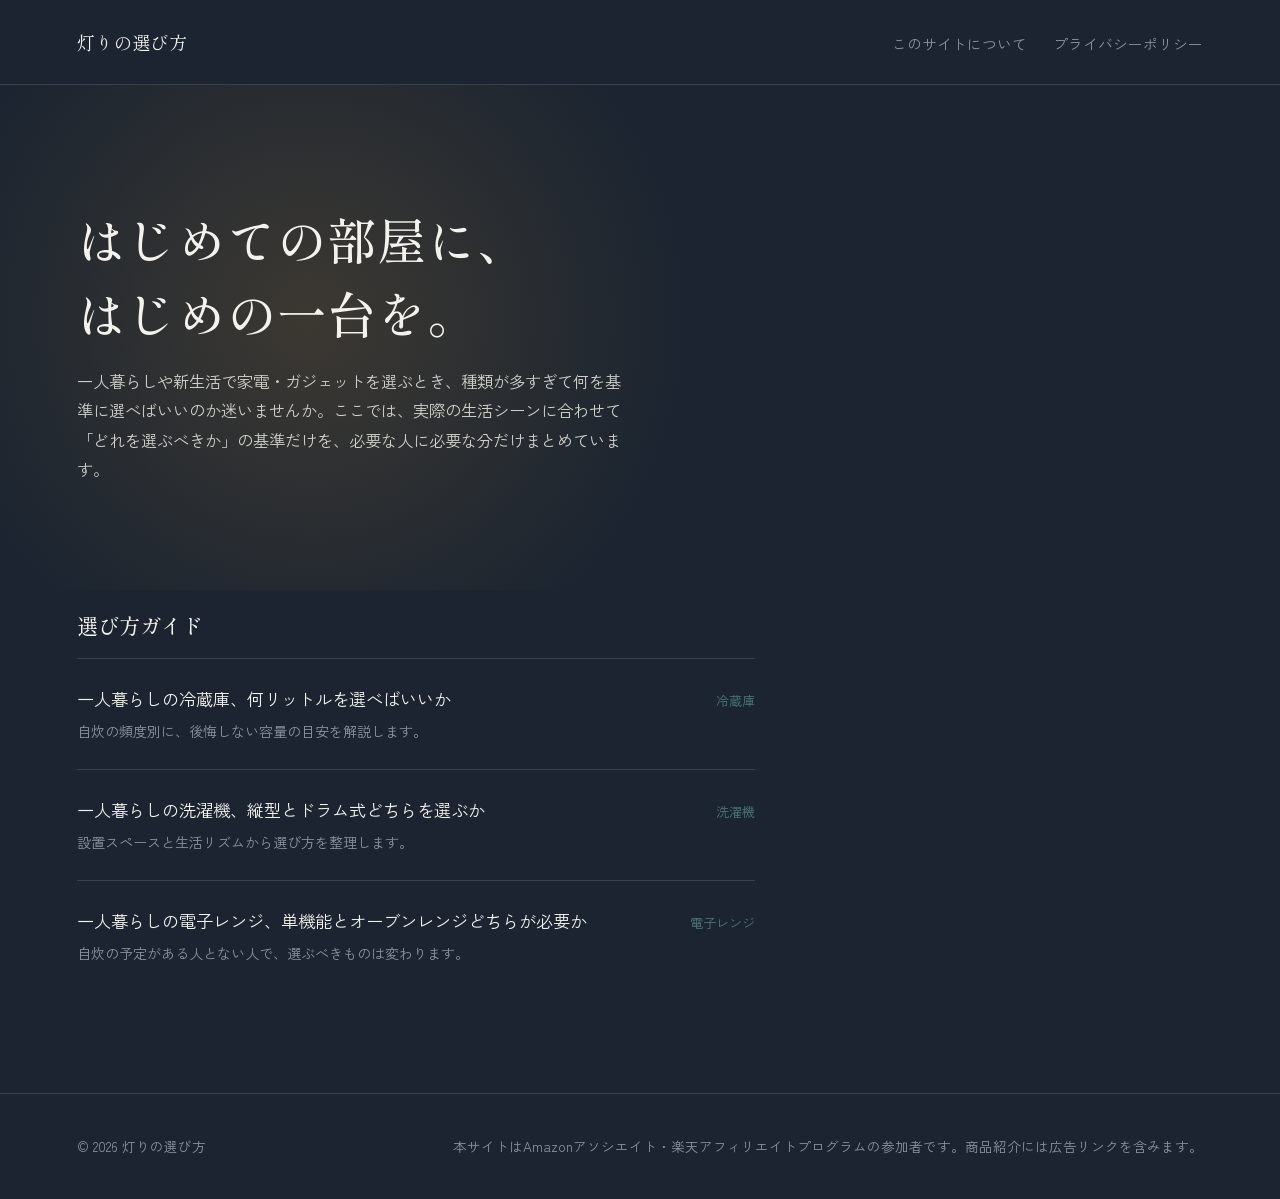
==== index.html @ 5e8d88d3 "Initial commit: hikari-no-erabikata site" ====
<!DOCTYPE html>
<html lang="ja">
<head>
<meta charset="UTF-8">
<meta name="viewport" content="width=device-width, initial-scale=1">
<title>灯りの選び方 | 新生活の家電・ガジェット選びガイド</title>
<meta name="description" content="はじめての一人暮らし・新生活で失敗しない家電とガジェットの選び方を、条件別にわかりやすく紹介しています。">
<link rel="canonical" href="https://example.github.io/">
<link rel="preconnect" href="https://fonts.googleapis.com">
<link href="https://fonts.googleapis.com/css2?family=Shippori+Mincho:wght@500;700&family=Zen+Kaku+Gothic+New:wght@400;500&display=swap" rel="stylesheet">
<link rel="stylesheet" href="style.css">
</head>
<body>

<header class="site-header">
  <div class="logo">灯りの選び方</div>
  <nav>
    <a href="about.html">このサイトについて</a>
    <a href="privacy-policy.html">プライバシーポリシー</a>
  </nav>
</header>

<section class="hero">
  <h1>はじめての部屋に、<br>はじめの一台を。</h1>
  <p>一人暮らしや新生活で家電・ガジェットを選ぶとき、種類が多すぎて何を基準に選べばいいのか迷いませんか。ここでは、実際の生活シーンに合わせて「どれを選ぶべきか」の基準だけを、必要な人に必要な分だけまとめています。</p>
</section>

<section class="article-list">
  <h2>選び方ガイド</h2>
  <div class="article-row">
    <div class="title">
      <a href="articles/refrigerator-guide.html">一人暮らしの冷蔵庫、何リットルを選べばいいか</a>
      <div class="dek">自炊の頻度別に、後悔しない容量の目安を解説します。</div>
    </div>
    <div class="tag">冷蔵庫</div>
  </div>

  <div class="article-row">
    <div class="title">
      <a href="articles/washing-machine-guide.html">一人暮らしの洗濯機、縦型とドラム式どちらを選ぶか</a>
      <div class="dek">設置スペースと生活リズムから選び方を整理します。</div>
    </div>
    <div class="tag">洗濯機</div>
  </div>

  <div class="article-row">
    <div class="title">
      <a href="articles/microwave-guide.html">一人暮らしの電子レンジ、単機能とオーブンレンジどちらが必要か</a>
      <div class="dek">自炊の予定がある人とない人で、選ぶべきものは変わります。</div>
    </div>
    <div class="tag">電子レンジ</div>
  </div>

</section>

<footer class="site-footer">
  <span>&copy; 2026 灯りの選び方</span>
  <span>本サイトはAmazonアソシエイト・楽天アフィリエイトプログラムの参加者です。商品紹介には広告リンクを含みます。</span>
</footer>

</body>
</html>
---- style.css ----
/* ============================================================
   design tokens
   theme: 新生活の灯り - 新しい部屋に灯る、最初のあかり
   ============================================================ */
:root {
  --ink: #1b2430;
  --ink-soft: #262f3d;
  --paper: #f4f2ec;
  --paper-dim: #cfd0c8;
  --amber: #e8a33d;
  --amber-dim: #c98a2c;
  --teal: #4c7a79;
  --grey: #8b93a1;
  --line: rgba(244, 242, 236, 0.14);

  --font-display: "Shippori Mincho", serif;
  --font-body: "Zen Kaku Gothic New", sans-serif;

  --measure: 34em;
}

* { box-sizing: border-box; }

html { scroll-behavior: smooth; }

body {
  margin: 0;
  background: var(--ink);
  color: var(--paper);
  font-family: var(--font-body);
  line-height: 1.8;
  -webkit-font-smoothing: antialiased;
}

a { color: var(--amber); text-decoration: none; }
a:hover { text-decoration: underline; }
a:focus-visible, button:focus-visible { outline: 2px solid var(--amber); outline-offset: 3px; }

img { max-width: 100%; display: block; }

/* ------------------------------------------------------------
   header
   ------------------------------------------------------------ */
.site-header {
  padding: 1.6rem 6vw;
  display: flex;
  align-items: baseline;
  justify-content: space-between;
  border-bottom: 1px solid var(--line);
}
.site-header .logo {
  font-family: var(--font-display);
  font-size: 1.15rem;
  color: var(--paper);
  letter-spacing: 0.02em;
}
.site-header nav a {
  color: var(--grey);
  margin-left: 1.4rem;
  font-size: 0.92rem;
}

/* ------------------------------------------------------------
   hero
   ------------------------------------------------------------ */
.hero {
  position: relative;
  padding: 9vw 6vw 7vw;
  max-width: 46rem;
  overflow: hidden;
}
.hero::before {
  content: "";
  position: absolute;
  top: -30%;
  left: -10%;
  width: 60vw;
  height: 60vw;
  background: radial-gradient(circle, rgba(232,163,61,0.16) 0%, rgba(232,163,61,0) 70%);
  pointer-events: none;
}
.hero h1 {
  position: relative;
  font-family: var(--font-display);
  font-weight: 500;
  font-size: clamp(2rem, 5vw, 3.1rem);
  line-height: 1.5;
  margin: 0 0 1.1rem;
}
.hero p {
  position: relative;
  color: var(--paper-dim);
  max-width: var(--measure);
  font-size: 1.02rem;
}

/* ------------------------------------------------------------
   article list (not numbered - these are not a sequence)
   ------------------------------------------------------------ */
.article-list {
  padding: 0 6vw 8vw;
  max-width: 52rem;
}
.article-list h2 {
  font-family: var(--font-display);
  font-weight: 500;
  font-size: 1.3rem;
  border-bottom: 1px solid var(--line);
  padding-bottom: 0.8rem;
  margin-bottom: 0;
}
.article-row {
  display: flex;
  gap: 1.6rem;
  align-items: baseline;
  justify-content: space-between;
  padding: 1.5rem 0;
  border-bottom: 1px solid var(--line);
}
.article-row:last-child { border-bottom: none; }
.article-row .tag {
  color: var(--teal);
  font-size: 0.82rem;
  white-space: nowrap;
}
.article-row .title {
  flex: 1;
}
.article-row .title a {
  color: var(--paper);
  font-size: 1.08rem;
}
.article-row .title a:hover { color: var(--amber); }
.article-row .dek {
  color: var(--grey);
  font-size: 0.88rem;
  margin-top: 0.35rem;
}

/* ------------------------------------------------------------
   article page
   ------------------------------------------------------------ */
.article {
  max-width: var(--measure);
  padding: 6vw 6vw 10vw;
}
.article .eyebrow {
  color: var(--teal);
  font-size: 0.86rem;
}
.article h1 {
  font-family: var(--font-display);
  font-weight: 500;
  font-size: clamp(1.7rem, 4vw, 2.4rem);
  line-height: 1.5;
  margin: 0.6rem 0 1.6rem;
}
.article p { margin: 0 0 1.3rem; color: var(--paper); }
.article h2 {
  font-family: var(--font-display);
  font-weight: 500;
  font-size: 1.35rem;
  margin: 2.4rem 0 1rem;
  color: var(--paper);
}
.article ul, .article ol { padding-left: 1.3rem; margin: 0 0 1.3rem; }
.article li { margin-bottom: 0.5rem; }

.pick-box {
  background: var(--ink-soft);
  border: 1px solid var(--line);
  border-left: 3px solid var(--amber);
  padding: 1.3rem 1.5rem;
  margin: 1.8rem 0;
}
.pick-box .pick-label {
  color: var(--amber);
  font-size: 0.82rem;
  margin-bottom: 0.4rem;
}
.pick-box a.buy {
  display: inline-block;
  margin-top: 0.6rem;
  color: var(--ink);
  background: var(--amber);
  padding: 0.55rem 1.1rem;
  font-size: 0.9rem;
  border-radius: 2px;
}
.pick-box a.buy:hover { background: var(--amber-dim); text-decoration: none; }

.disclosure {
  color: var(--grey);
  font-size: 0.82rem;
  border-top: 1px solid var(--line);
  padding-top: 1.2rem;
  margin-top: 3rem;
}

/* ------------------------------------------------------------
   footer
   ------------------------------------------------------------ */
.site-footer {
  padding: 2.5rem 6vw;
  border-top: 1px solid var(--line);
  color: var(--grey);
  font-size: 0.85rem;
  display: flex;
  flex-wrap: wrap;
  gap: 0.5rem 1.5rem;
  justify-content: space-between;
}
.site-footer a { color: var(--grey); }
.site-footer a:hover { color: var(--amber); }

@media (max-width: 640px) {
  .site-header { flex-direction: column; align-items: flex-start; gap: 0.5rem; }
  .site-header nav a { margin-left: 0; margin-right: 1.2rem; }
  .article-row { flex-direction: column; gap: 0.3rem; }
}

@media (prefers-reduced-motion: reduce) {
  html { scroll-behavior: auto; }
}
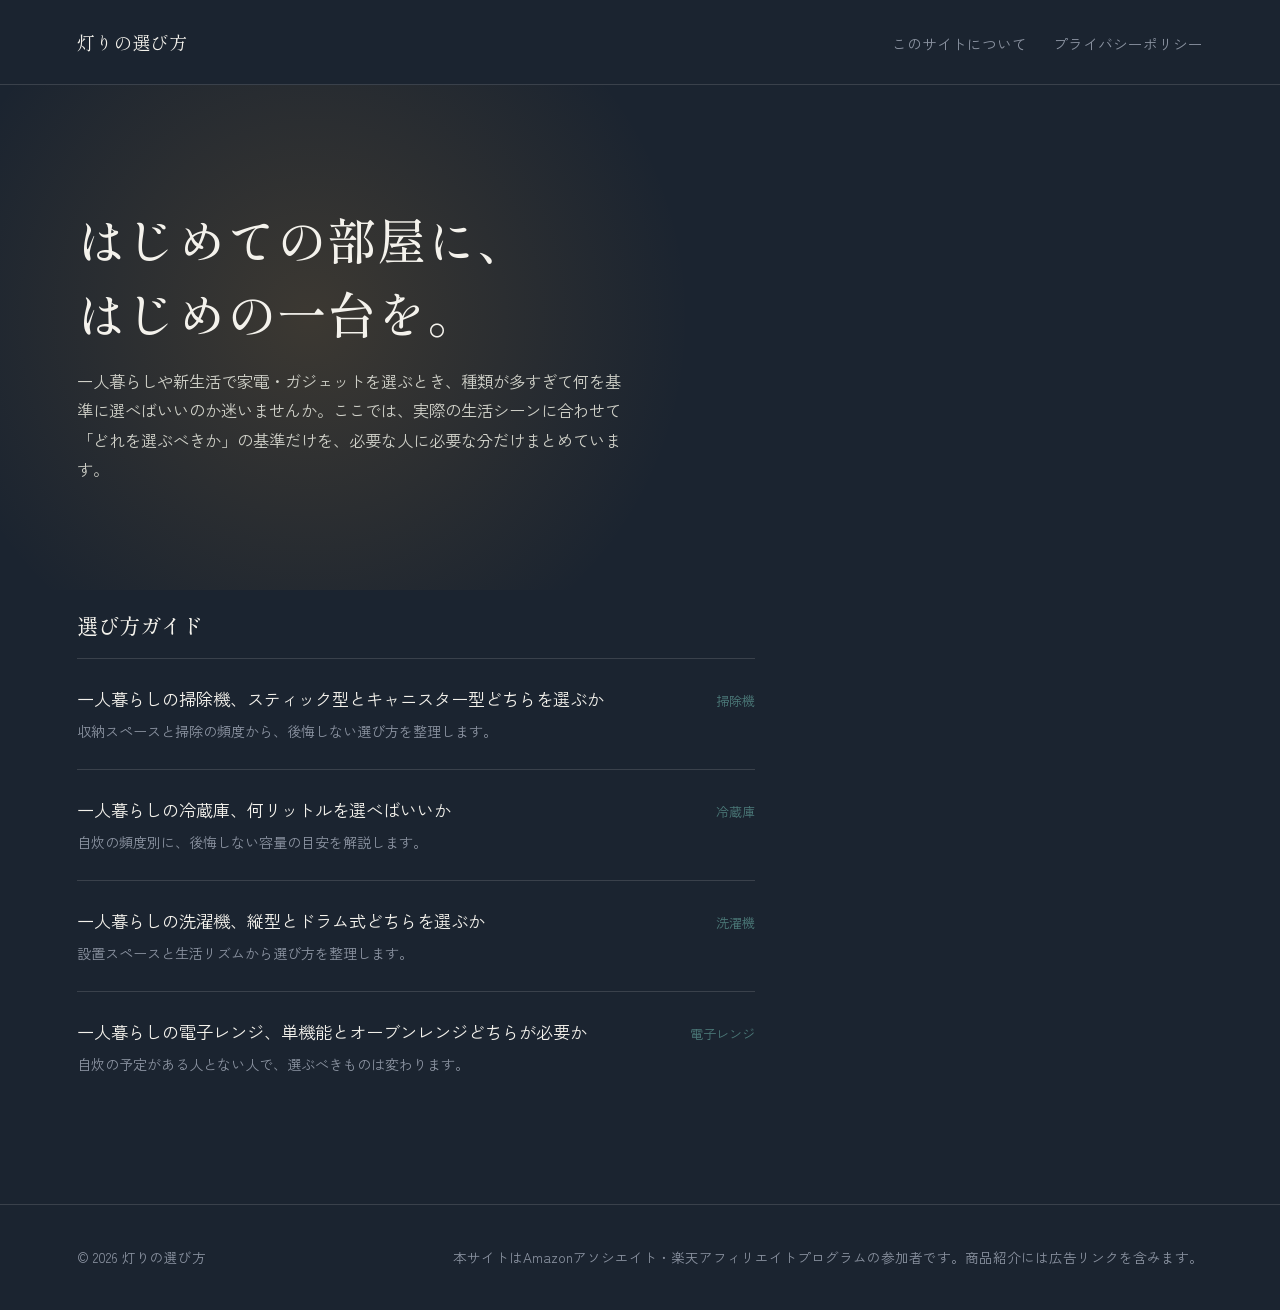
==== commit 7d4af58f: "chore: weekly auto-publish" ====
--- a/index.html
+++ b/index.html
@@ -27,6 +27,14 @@
 
 <section class="article-list">
   <h2>選び方ガイド</h2>
+  <div class="article-row">
+    <div class="title">
+      <a href="articles/vacuum-cleaner-guide.html">一人暮らしの掃除機、スティック型とキャニスター型どちらを選ぶか</a>
+      <div class="dek">収納スペースと掃除の頻度から、後悔しない選び方を整理します。</div>
+    </div>
+    <div class="tag">掃除機</div>
+  </div>
+
   <div class="article-row">
     <div class="title">
       <a href="articles/refrigerator-guide.html">一人暮らしの冷蔵庫、何リットルを選べばいいか</a>
